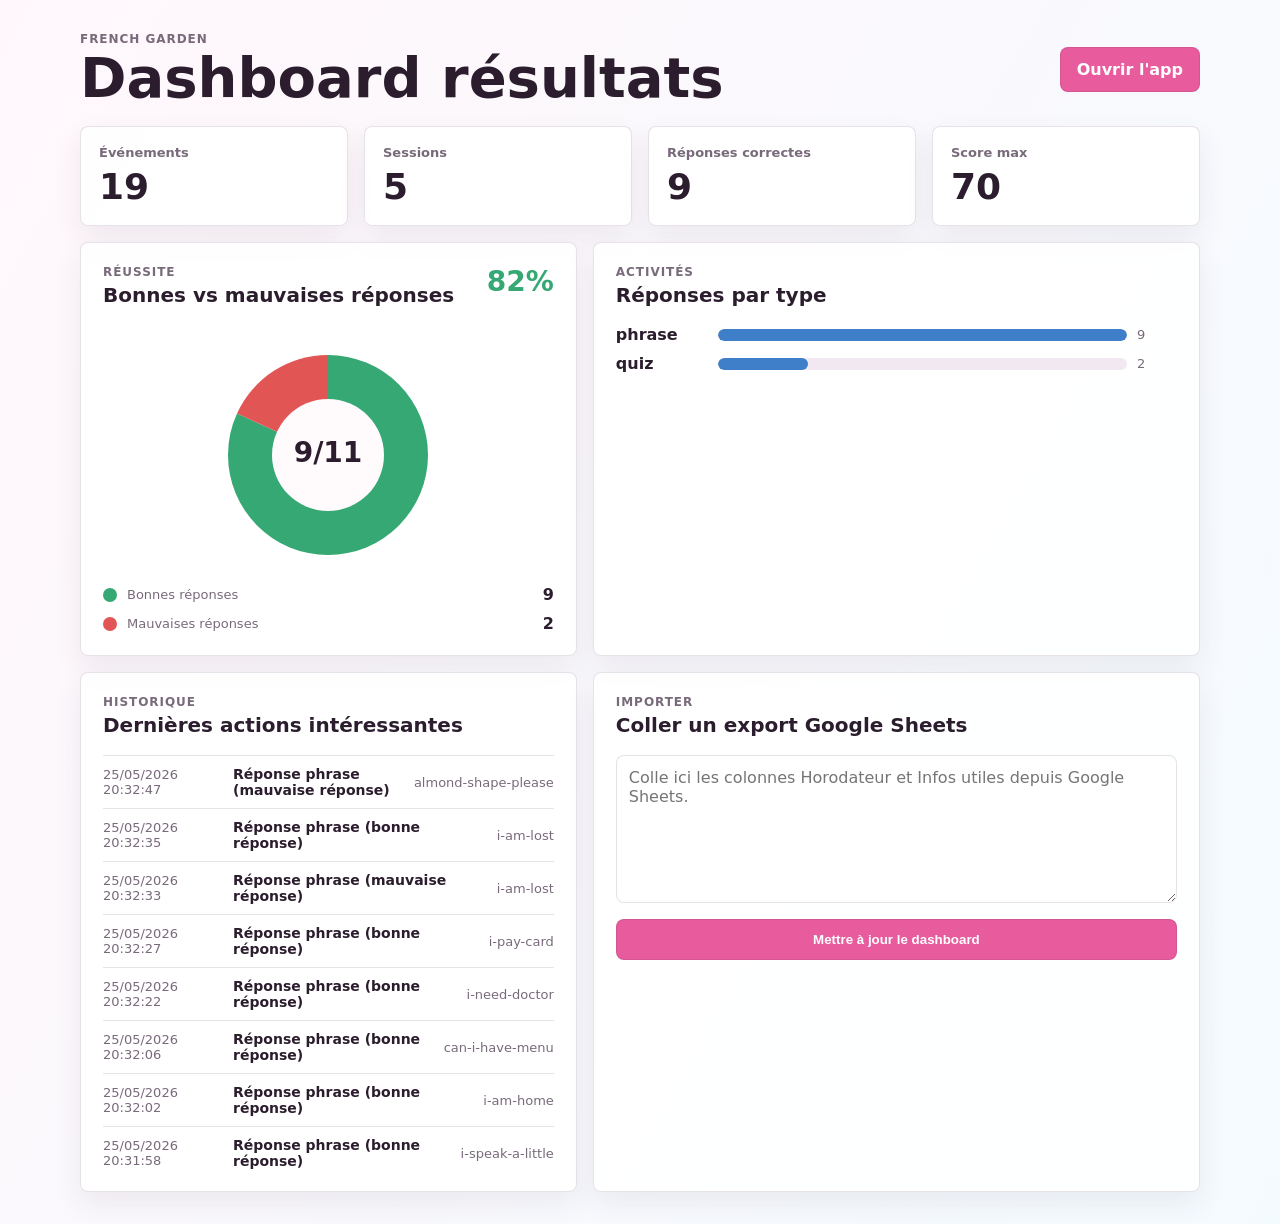
==== dashboard.html @ 36d9014c "Add tracker results dashboard" ====
<!doctype html>
<html lang="fr">
  <head>
    <meta charset="UTF-8" />
    <meta name="viewport" content="width=device-width, initial-scale=1" />
    <title>French Garden Dashboard</title>
    <link rel="stylesheet" href="./dashboard.css?v=20260525-dashboard" />
  </head>
  <body>
    <main class="dashboard-shell">
      <header class="dashboard-header">
        <div>
          <p>French Garden</p>
          <h1>Dashboard résultats</h1>
        </div>
        <a href="./">Ouvrir l'app</a>
      </header>

      <section class="summary-grid" aria-label="Résumé">
        <article>
          <span>Événements</span>
          <strong id="total-events">0</strong>
        </article>
        <article>
          <span>Sessions</span>
          <strong id="total-sessions">0</strong>
        </article>
        <article>
          <span>Réponses correctes</span>
          <strong id="good-answers">0</strong>
        </article>
        <article>
          <span>Score max</span>
          <strong id="max-score">0</strong>
        </article>
      </section>

      <section class="dashboard-grid">
        <article class="panel chart-panel">
          <div class="panel-title">
            <div>
              <p>Réussite</p>
              <h2>Bonnes vs mauvaises réponses</h2>
            </div>
            <strong id="success-rate">0%</strong>
          </div>
          <canvas id="success-chart" width="260" height="260" aria-label="Camembert réussite"></canvas>
          <div id="success-legend" class="legend"></div>
        </article>

        <article class="panel">
          <div class="panel-title">
            <div>
              <p>Activités</p>
              <h2>Réponses par type</h2>
            </div>
          </div>
          <div id="activity-bars" class="bars"></div>
        </article>

        <article class="panel">
          <div class="panel-title">
            <div>
              <p>Historique</p>
              <h2>Dernières actions intéressantes</h2>
            </div>
          </div>
          <div id="recent-list" class="recent-list"></div>
        </article>

        <article class="panel">
          <div class="panel-title">
            <div>
              <p>Importer</p>
              <h2>Coller un export Google Sheets</h2>
            </div>
          </div>
          <textarea id="csv-input" placeholder="Colle ici les colonnes Horodateur et Infos utiles depuis Google Sheets."></textarea>
          <button id="import-csv" type="button">Mettre à jour le dashboard</button>
        </article>
      </section>
    </main>
    <script type="module" src="./dashboard.js?v=20260525-dashboard"></script>
  </body>
</html>
---- dashboard.css ----
:root {
  color-scheme: light;
  --bg: #fffafc;
  --panel: #ffffff;
  --text: #2b1d2d;
  --muted: #796a7b;
  --line: rgba(88, 52, 90, 0.14);
  --pink: #e85b9d;
  --green: #35a874;
  --red: #e25555;
  --blue: #3f7fc9;
  --yellow: #d79a2b;
}

* {
  box-sizing: border-box;
}

body {
  margin: 0;
  min-height: 100vh;
  background: linear-gradient(120deg, #fff7fb, #f4fbff);
  color: var(--text);
  font-family: Inter, ui-sans-serif, system-ui, -apple-system, BlinkMacSystemFont, "Segoe UI", sans-serif;
}

.dashboard-shell {
  width: min(1120px, calc(100% - 32px));
  margin: 0 auto;
  padding: 32px 0;
}

.dashboard-header,
.summary-grid,
.dashboard-grid {
  display: grid;
  gap: 16px;
}

.dashboard-header {
  grid-template-columns: 1fr auto;
  align-items: center;
  margin-bottom: 20px;
}

.dashboard-header p,
.panel-title p {
  margin: 0 0 4px;
  color: var(--muted);
  font-size: 12px;
  font-weight: 800;
  letter-spacing: 0.08em;
  text-transform: uppercase;
}

h1,
h2 {
  margin: 0;
  letter-spacing: 0;
}

h1 {
  font-size: clamp(32px, 6vw, 56px);
  line-height: 1;
}

h2 {
  font-size: 20px;
}

.dashboard-header a,
button {
  border: 1px solid var(--line);
  border-radius: 8px;
  background: var(--pink);
  color: white;
  cursor: pointer;
  font-weight: 800;
  padding: 12px 16px;
  text-decoration: none;
}

.summary-grid {
  grid-template-columns: repeat(4, minmax(0, 1fr));
  margin-bottom: 16px;
}

.summary-grid article,
.panel {
  border: 1px solid var(--line);
  border-radius: 8px;
  background: rgba(255, 255, 255, 0.88);
  box-shadow: 0 12px 28px rgba(71, 49, 75, 0.08);
}

.summary-grid article {
  padding: 18px;
}

.summary-grid span {
  color: var(--muted);
  display: block;
  font-size: 13px;
  font-weight: 800;
}

.summary-grid strong {
  display: block;
  font-size: 36px;
  margin-top: 6px;
}

.dashboard-grid {
  grid-template-columns: minmax(320px, 0.9fr) minmax(0, 1.1fr);
}

.panel {
  padding: 22px;
}

.panel-title {
  align-items: start;
  display: flex;
  gap: 16px;
  justify-content: space-between;
  margin-bottom: 18px;
}

.panel-title > strong {
  color: var(--green);
  font-size: 28px;
}

.chart-panel {
  display: grid;
  justify-items: center;
}

.chart-panel .panel-title {
  justify-self: stretch;
}

.legend,
.bars,
.recent-list {
  display: grid;
  gap: 10px;
  width: 100%;
}

.legend-row,
.bar-row,
.recent-item {
  align-items: center;
  display: grid;
  gap: 10px;
}

.legend-row {
  grid-template-columns: 14px 1fr auto;
}

.dot {
  border-radius: 999px;
  height: 14px;
  width: 14px;
}

.bar-row {
  grid-template-columns: 92px 1fr 40px;
}

.bar-track {
  background: #f1e8f2;
  border-radius: 999px;
  height: 12px;
  overflow: hidden;
}

.bar-fill {
  background: var(--blue);
  border-radius: inherit;
  height: 100%;
}

.recent-item {
  border-top: 1px solid var(--line);
  grid-template-columns: 120px 1fr auto;
  padding-top: 10px;
}

.recent-item strong {
  font-size: 14px;
}

.recent-item span,
.recent-item em,
.bar-row span,
.legend-row span {
  color: var(--muted);
  font-size: 13px;
  font-style: normal;
}

textarea {
  border: 1px solid var(--line);
  border-radius: 8px;
  color: var(--text);
  font: inherit;
  min-height: 148px;
  padding: 12px;
  resize: vertical;
  width: 100%;
}

#import-csv {
  margin-top: 12px;
  width: 100%;
}

@media (max-width: 780px) {
  .dashboard-header,
  .summary-grid,
  .dashboard-grid {
    grid-template-columns: 1fr;
  }

  .recent-item {
    grid-template-columns: 1fr;
  }
}
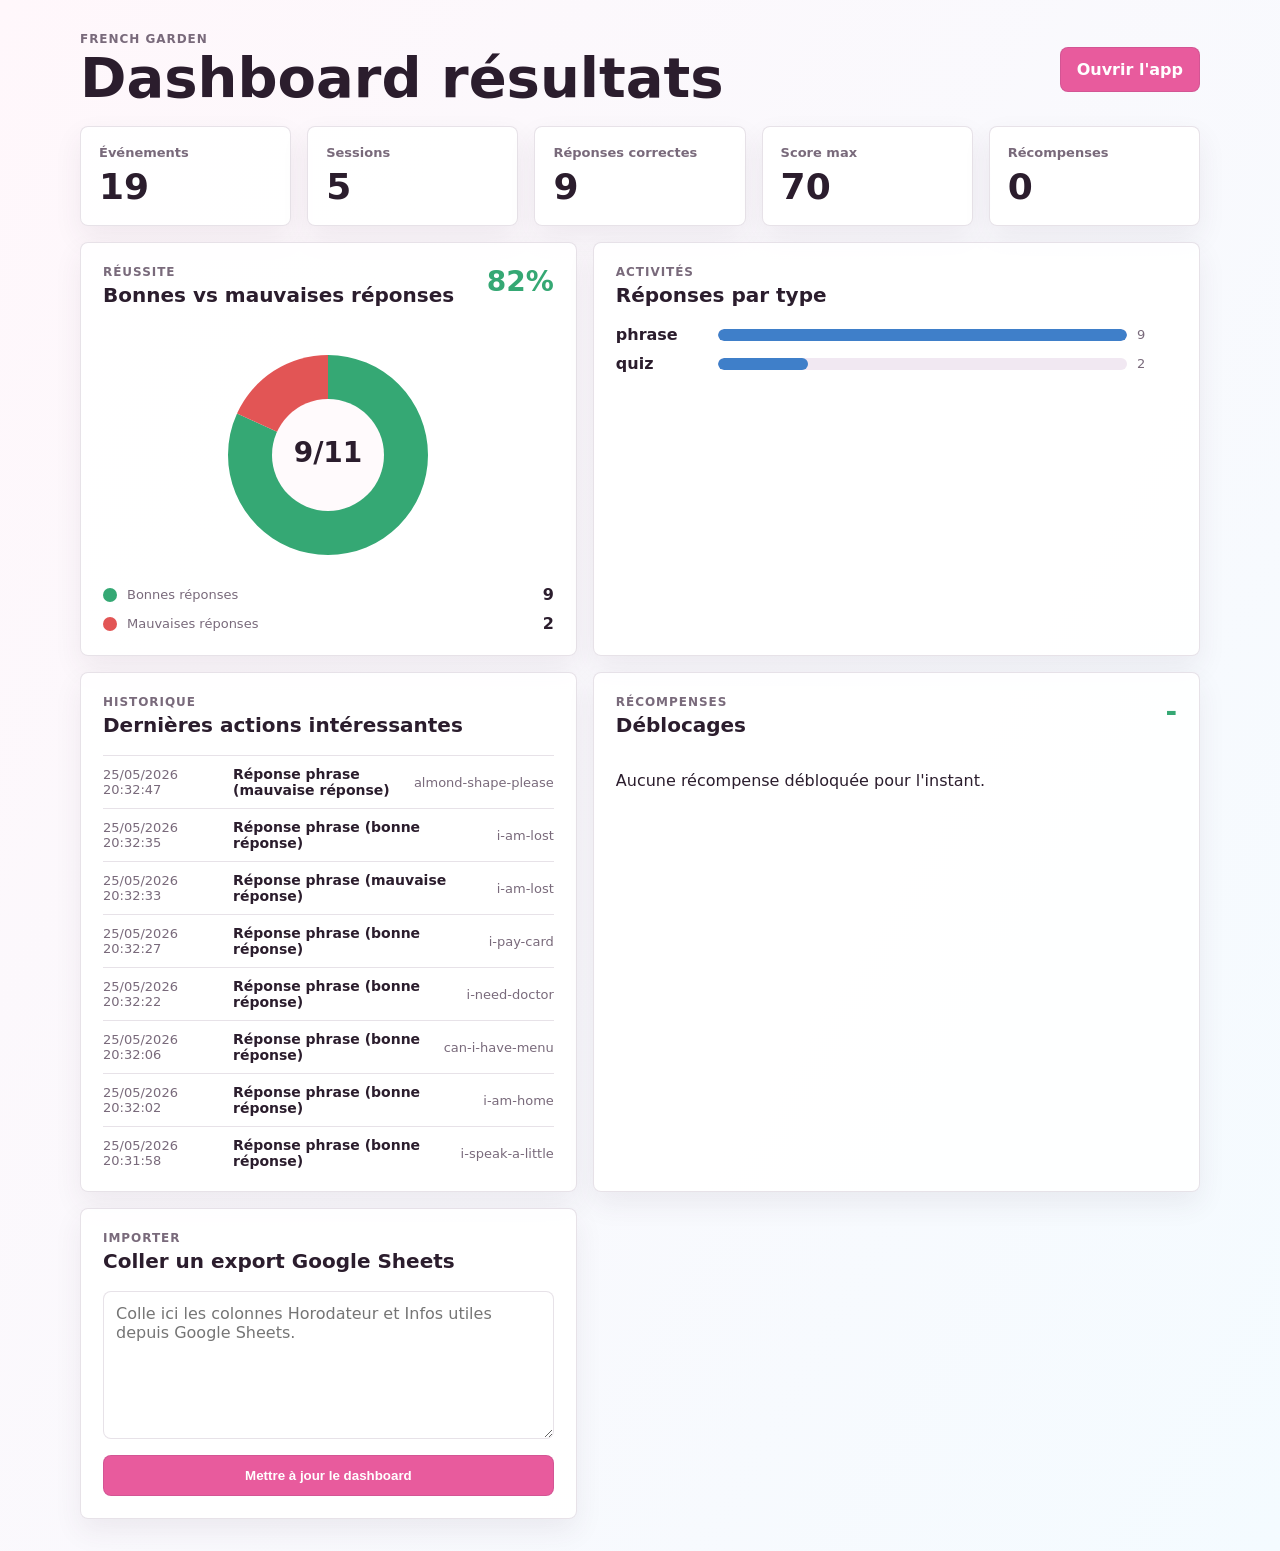
==== commit 83da60fa: "Show rewards on tracker dashboard" ====
--- a/dashboard.html
+++ b/dashboard.html
@@ -32,6 +32,10 @@
         <article>
           <span>Score max</span>
           <strong id="max-score">0</strong>
+        </article>
+        <article>
+          <span>Récompenses</span>
+          <strong id="total-rewards">0</strong>
         </article>
       </section>
 
@@ -71,6 +75,17 @@
         <article class="panel">
           <div class="panel-title">
             <div>
+              <p>Récompenses</p>
+              <h2>Déblocages</h2>
+            </div>
+            <strong id="latest-reward">-</strong>
+          </div>
+          <div id="reward-list" class="reward-list"></div>
+        </article>
+
+        <article class="panel">
+          <div class="panel-title">
+            <div>
               <p>Importer</p>
               <h2>Coller un export Google Sheets</h2>
             </div>
--- a/dashboard.css
+++ b/dashboard.css
@@ -81,7 +81,7 @@
 }
 
 .summary-grid {
-  grid-template-columns: repeat(4, minmax(0, 1fr));
+  grid-template-columns: repeat(5, minmax(0, 1fr));
   margin-bottom: 16px;
 }
 
@@ -142,7 +142,8 @@
 
 .legend,
 .bars,
-.recent-list {
+.recent-list,
+.reward-list {
   display: grid;
   gap: 10px;
   width: 100%;
@@ -150,7 +151,8 @@
 
 .legend-row,
 .bar-row,
-.recent-item {
+.recent-item,
+.reward-item {
   align-items: center;
   display: grid;
   gap: 10px;
@@ -183,18 +185,22 @@
   height: 100%;
 }
 
-.recent-item {
+.recent-item,
+.reward-item {
   border-top: 1px solid var(--line);
   grid-template-columns: 120px 1fr auto;
   padding-top: 10px;
 }
 
-.recent-item strong {
+.recent-item strong,
+.reward-item strong {
   font-size: 14px;
 }
 
 .recent-item span,
 .recent-item em,
+.reward-item span,
+.reward-item em,
 .bar-row span,
 .legend-row span {
   color: var(--muted);
@@ -218,14 +224,24 @@
   width: 100%;
 }
 
-@media (max-width: 780px) {
+@media (max-width: 900px) {
   .dashboard-header,
-  .summary-grid,
   .dashboard-grid {
     grid-template-columns: 1fr;
   }
 
-  .recent-item {
+  .summary-grid {
+    grid-template-columns: repeat(2, minmax(0, 1fr));
+  }
+
+  .recent-item,
+  .reward-item {
     grid-template-columns: 1fr;
   }
 }
+
+@media (max-width: 560px) {
+  .summary-grid {
+    grid-template-columns: 1fr;
+  }
+}
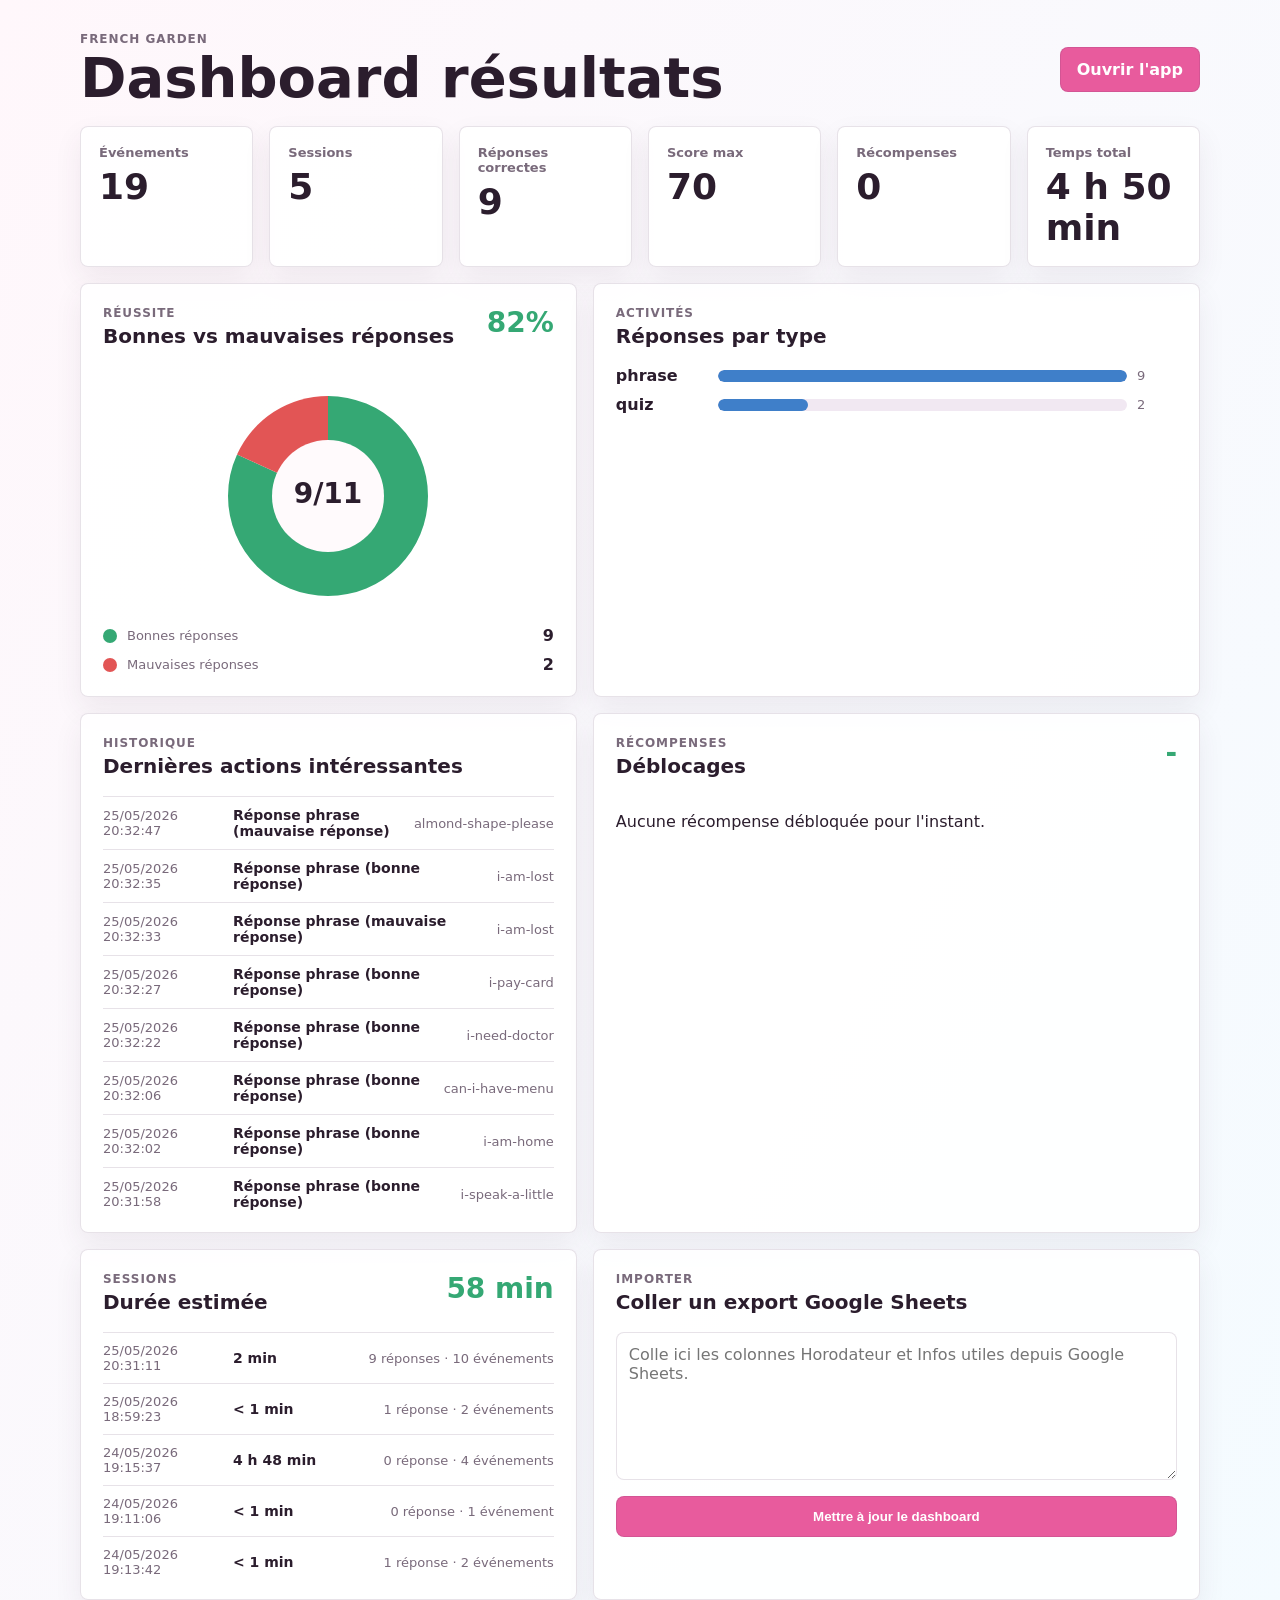
==== commit eb4fa1cd: "Show session durations on dashboard" ====
--- a/dashboard.html
+++ b/dashboard.html
@@ -4,7 +4,7 @@
     <meta charset="UTF-8" />
     <meta name="viewport" content="width=device-width, initial-scale=1" />
     <title>French Garden Dashboard</title>
-    <link rel="stylesheet" href="./dashboard.css?v=20260525-dashboard" />
+    <link rel="stylesheet" href="./dashboard.css?v=20260525-sessions" />
   </head>
   <body>
     <main class="dashboard-shell">
@@ -36,6 +36,10 @@
         <article>
           <span>Récompenses</span>
           <strong id="total-rewards">0</strong>
+        </article>
+        <article>
+          <span>Temps total</span>
+          <strong id="total-session-time">0 min</strong>
         </article>
       </section>
 
@@ -86,6 +90,17 @@
         <article class="panel">
           <div class="panel-title">
             <div>
+              <p>Sessions</p>
+              <h2>Durée estimée</h2>
+            </div>
+            <strong id="average-session-time">0 min</strong>
+          </div>
+          <div id="session-duration-list" class="session-duration-list"></div>
+        </article>
+
+        <article class="panel">
+          <div class="panel-title">
+            <div>
               <p>Importer</p>
               <h2>Coller un export Google Sheets</h2>
             </div>
@@ -95,6 +110,6 @@
         </article>
       </section>
     </main>
-    <script type="module" src="./dashboard.js?v=20260525-dashboard"></script>
+    <script type="module" src="./dashboard.js?v=20260525-sessions"></script>
   </body>
 </html>
--- a/dashboard.css
+++ b/dashboard.css
@@ -81,7 +81,7 @@
 }
 
 .summary-grid {
-  grid-template-columns: repeat(5, minmax(0, 1fr));
+  grid-template-columns: repeat(6, minmax(0, 1fr));
   margin-bottom: 16px;
 }
 
@@ -143,7 +143,8 @@
 .legend,
 .bars,
 .recent-list,
-.reward-list {
+.reward-list,
+.session-duration-list {
   display: grid;
   gap: 10px;
   width: 100%;
@@ -152,7 +153,8 @@
 .legend-row,
 .bar-row,
 .recent-item,
-.reward-item {
+.reward-item,
+.session-duration-item {
   align-items: center;
   display: grid;
   gap: 10px;
@@ -186,14 +188,16 @@
 }
 
 .recent-item,
-.reward-item {
+.reward-item,
+.session-duration-item {
   border-top: 1px solid var(--line);
   grid-template-columns: 120px 1fr auto;
   padding-top: 10px;
 }
 
 .recent-item strong,
-.reward-item strong {
+.reward-item strong,
+.session-duration-item strong {
   font-size: 14px;
 }
 
@@ -201,6 +205,8 @@
 .recent-item em,
 .reward-item span,
 .reward-item em,
+.session-duration-item span,
+.session-duration-item em,
 .bar-row span,
 .legend-row span {
   color: var(--muted);
@@ -235,7 +241,8 @@
   }
 
   .recent-item,
-  .reward-item {
+  .reward-item,
+  .session-duration-item {
     grid-template-columns: 1fr;
   }
 }
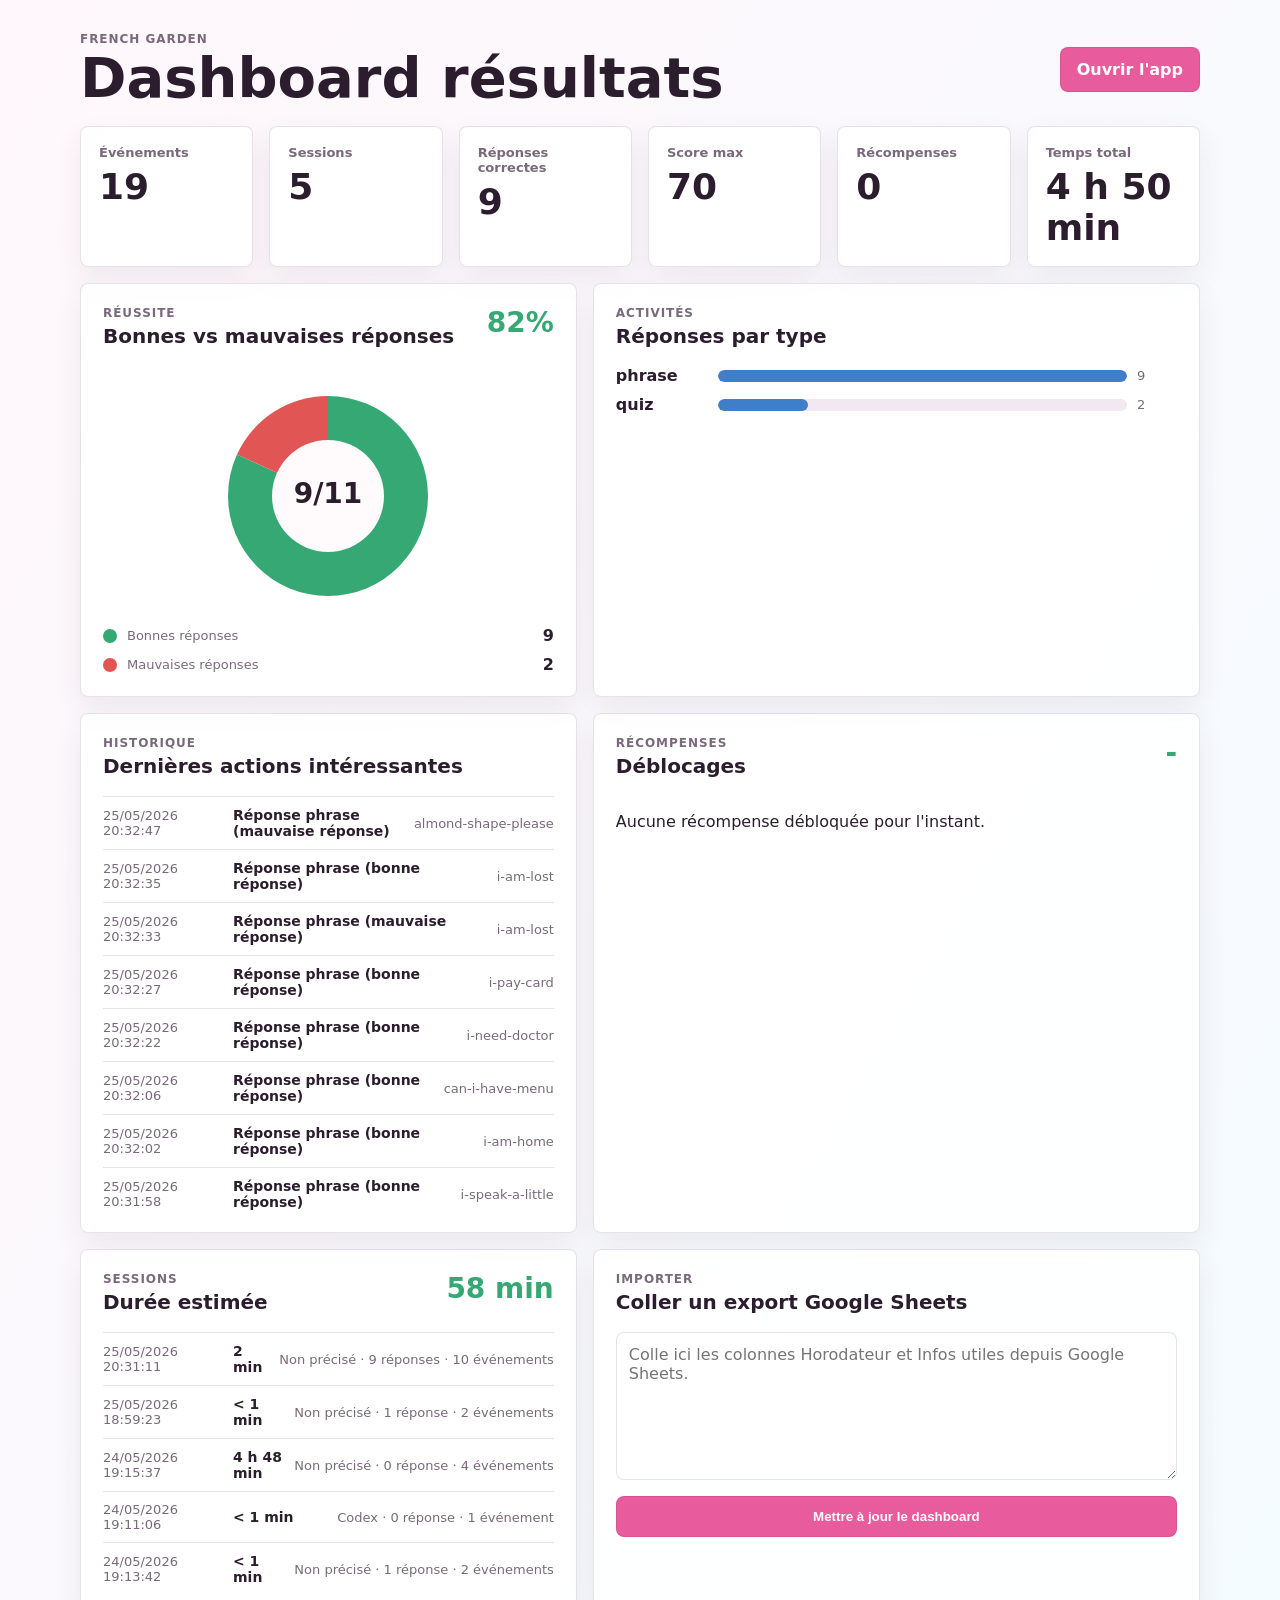
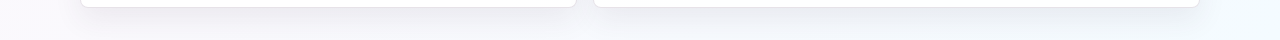
==== commit b2f46fc3: "Label dashboard sessions by source" ====
--- a/dashboard.html
+++ b/dashboard.html
@@ -4,7 +4,7 @@
     <meta charset="UTF-8" />
     <meta name="viewport" content="width=device-width, initial-scale=1" />
     <title>French Garden Dashboard</title>
-    <link rel="stylesheet" href="./dashboard.css?v=20260525-sessions" />
+    <link rel="stylesheet" href="./dashboard.css?v=20260525-source" />
   </head>
   <body>
     <main class="dashboard-shell">
@@ -110,6 +110,6 @@
         </article>
       </section>
     </main>
-    <script type="module" src="./dashboard.js?v=20260525-sessions"></script>
+    <script type="module" src="./dashboard.js?v=20260525-source"></script>
   </body>
 </html>
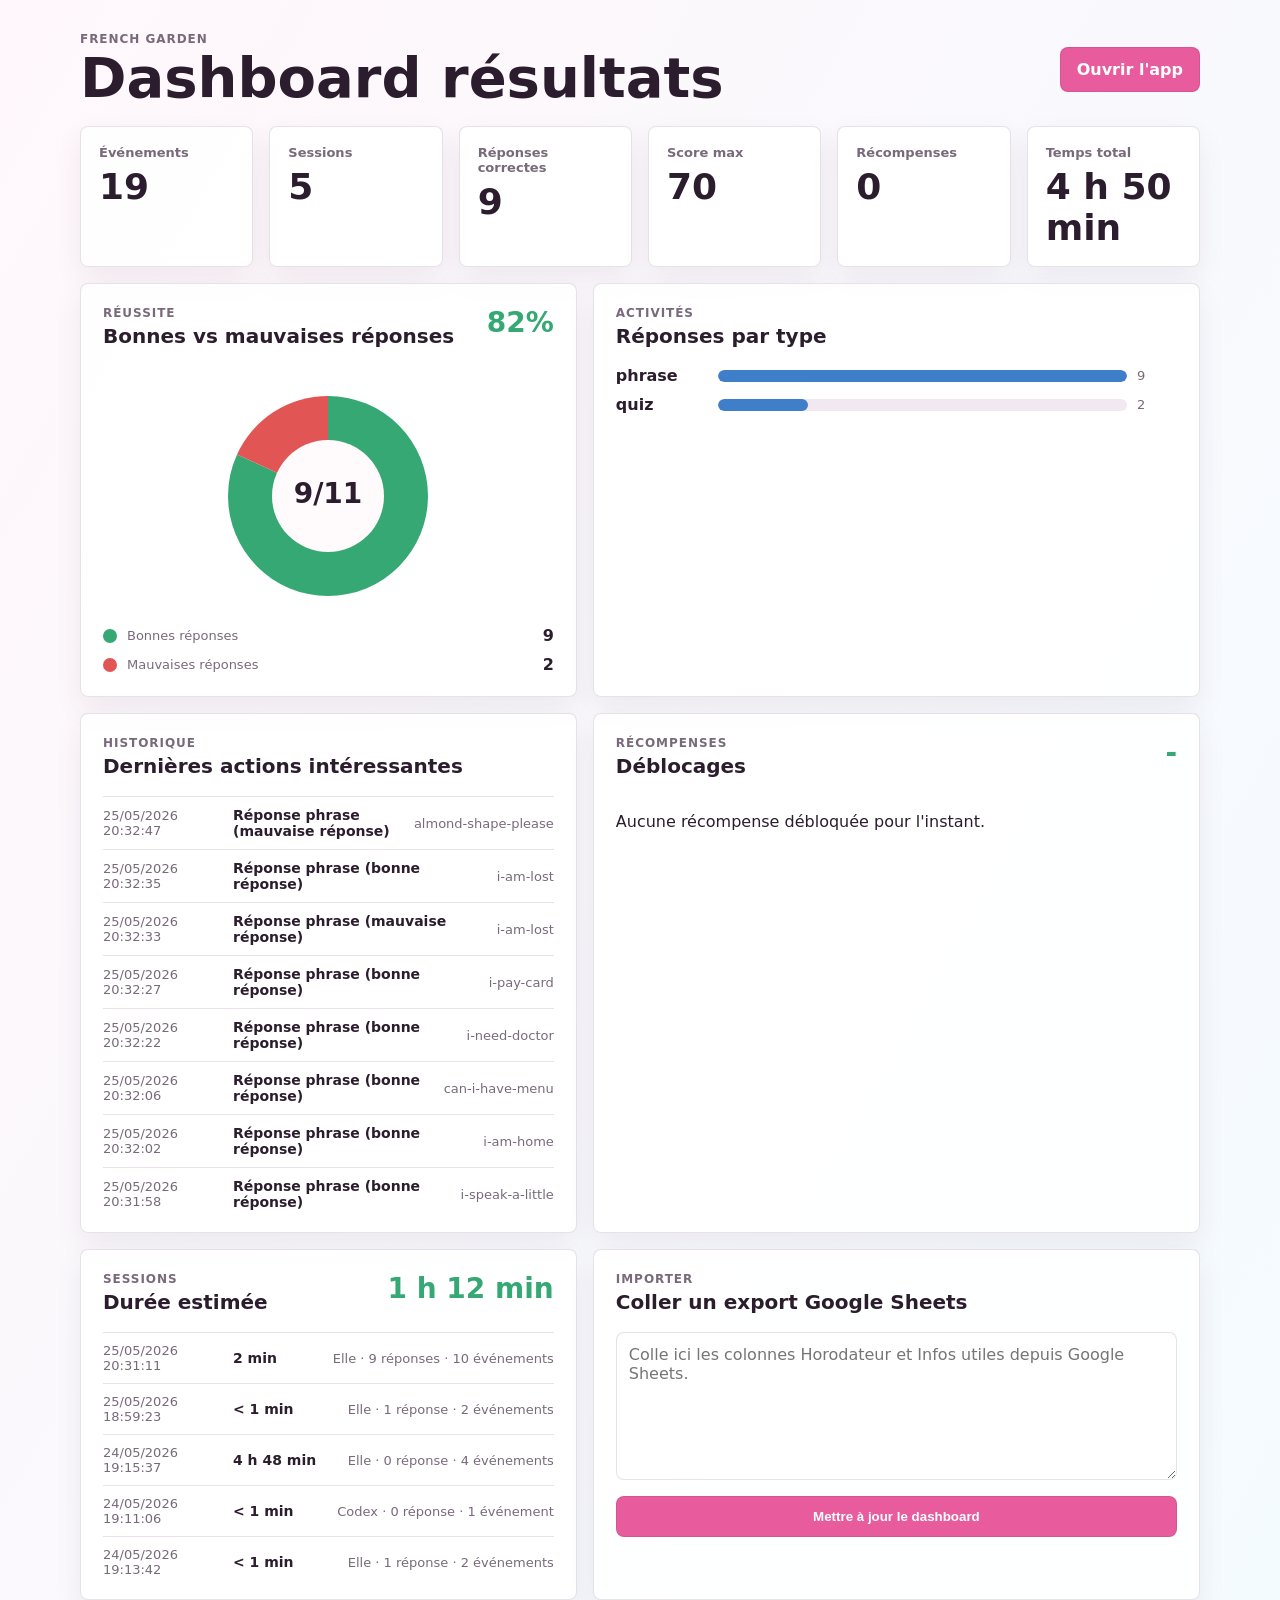
==== commit abb9d79f: "Add hidden Codex tracking toggle" ====
--- a/dashboard.html
+++ b/dashboard.html
@@ -4,7 +4,7 @@
     <meta charset="UTF-8" />
     <meta name="viewport" content="width=device-width, initial-scale=1" />
     <title>French Garden Dashboard</title>
-    <link rel="stylesheet" href="./dashboard.css?v=20260525-source" />
+    <link rel="stylesheet" href="./dashboard.css?v=20260525-test-toggle" />
   </head>
   <body>
     <main class="dashboard-shell">
@@ -110,6 +110,6 @@
         </article>
       </section>
     </main>
-    <script type="module" src="./dashboard.js?v=20260525-source"></script>
+    <script type="module" src="./dashboard.js?v=20260525-test-toggle"></script>
   </body>
 </html>
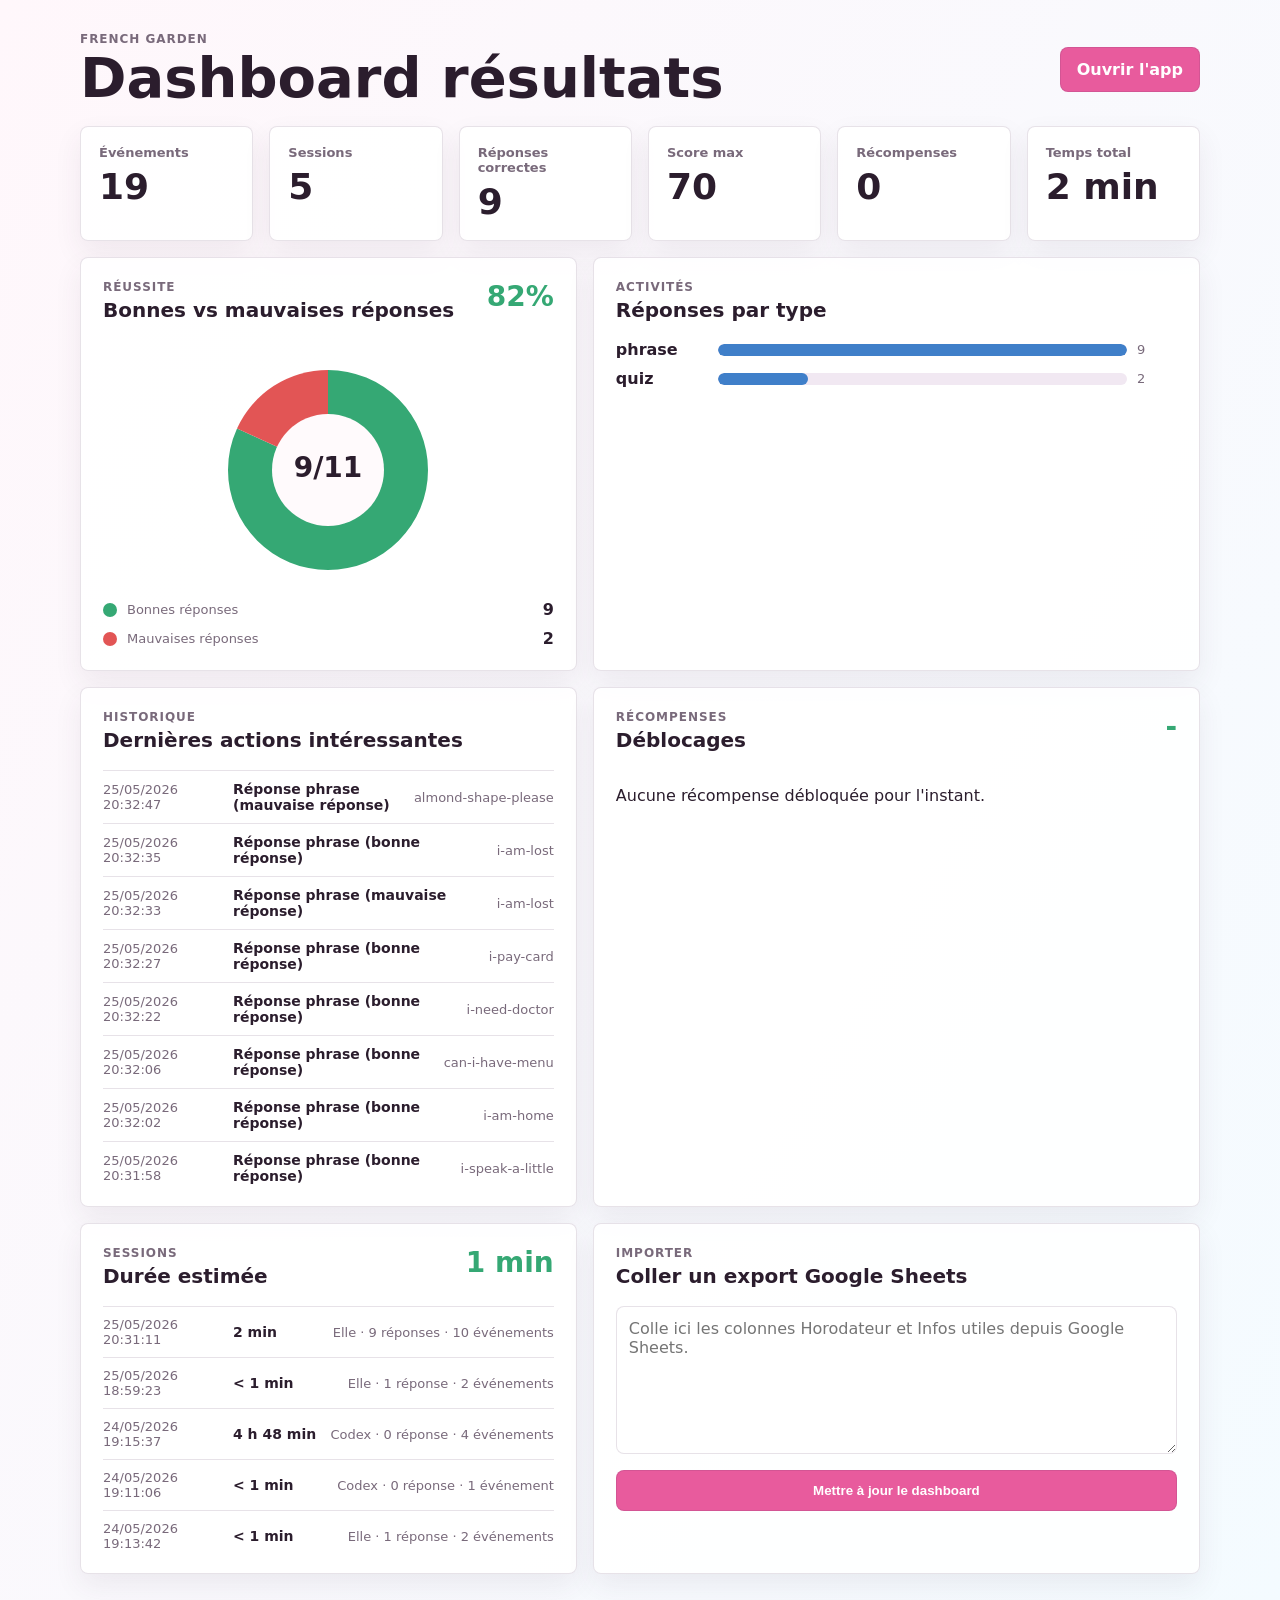
==== commit 88e6cdc9: "Reset learner dashboard time total" ====
--- a/dashboard.html
+++ b/dashboard.html
@@ -4,7 +4,7 @@
     <meta charset="UTF-8" />
     <meta name="viewport" content="width=device-width, initial-scale=1" />
     <title>French Garden Dashboard</title>
-    <link rel="stylesheet" href="./dashboard.css?v=20260525-test-toggle" />
+    <link rel="stylesheet" href="./dashboard.css?v=20260525-time-reset" />
   </head>
   <body>
     <main class="dashboard-shell">
@@ -110,6 +110,6 @@
         </article>
       </section>
     </main>
-    <script type="module" src="./dashboard.js?v=20260525-test-toggle"></script>
+    <script type="module" src="./dashboard.js?v=20260525-time-reset"></script>
   </body>
 </html>
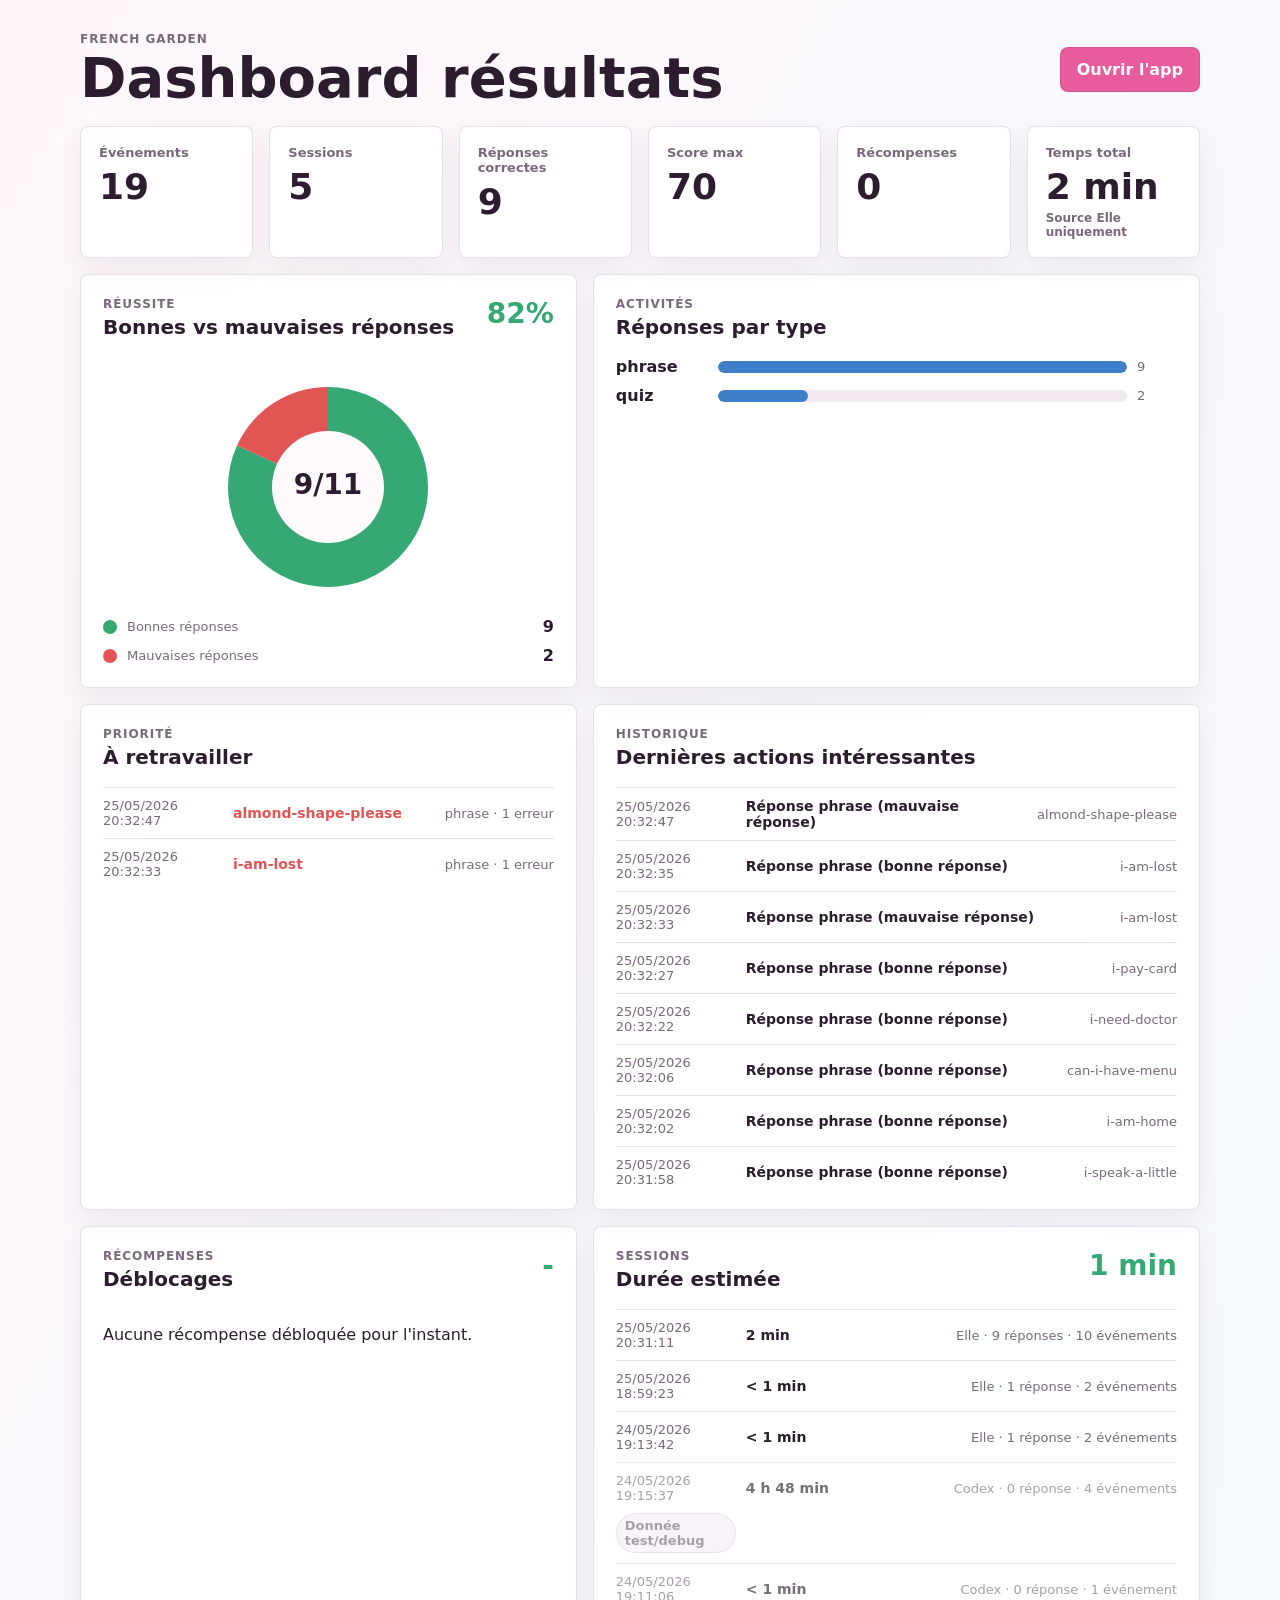
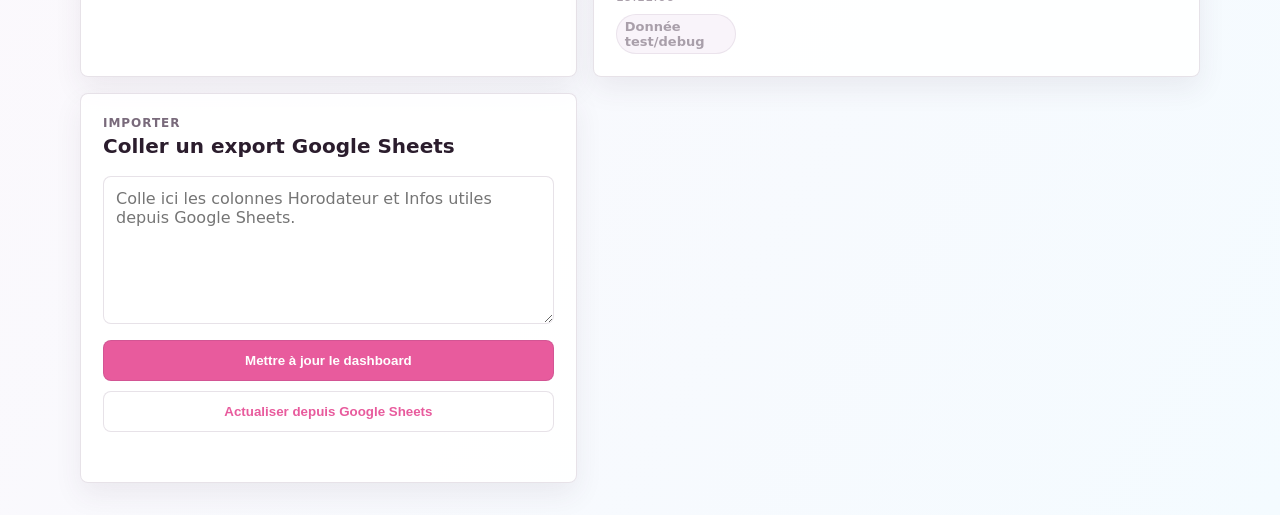
==== commit 1a91e603: "Add daily practice session" ====
--- a/dashboard.html
+++ b/dashboard.html
@@ -40,6 +40,7 @@
         <article>
           <span>Temps total</span>
           <strong id="total-session-time">0 min</strong>
+          <em>Source Elle uniquement</em>
         </article>
       </section>
 
@@ -64,6 +65,16 @@
             </div>
           </div>
           <div id="activity-bars" class="bars"></div>
+        </article>
+
+        <article class="panel">
+          <div class="panel-title">
+            <div>
+              <p>Priorité</p>
+              <h2>À retravailler</h2>
+            </div>
+          </div>
+          <div id="review-priority-list" class="review-priority-list"></div>
         </article>
 
         <article class="panel">
@@ -106,10 +117,15 @@
             </div>
           </div>
           <textarea id="csv-input" placeholder="Colle ici les colonnes Horodateur et Infos utiles depuis Google Sheets."></textarea>
-          <button id="import-csv" type="button">Mettre à jour le dashboard</button>
+          <div class="import-actions">
+            <button id="import-csv" type="button">Mettre à jour le dashboard</button>
+            <button id="refresh-csv" class="secondary-action" type="button">Actualiser depuis Google Sheets</button>
+          </div>
+          <p id="import-status" class="import-status" role="status" aria-live="polite"></p>
         </article>
       </section>
     </main>
-    <script type="module" src="./dashboard.js?v=20260525-time-reset"></script>
+    <script src="./dashboard-data.js?v=20260525-time-reset"></script>
+    <script src="./dashboard.js?v=20260525-time-reset"></script>
   </body>
 </html>
--- a/dashboard.css
+++ b/dashboard.css
@@ -110,6 +110,15 @@
   margin-top: 6px;
 }
 
+.summary-grid em {
+  color: var(--muted);
+  display: block;
+  font-size: 12px;
+  font-style: normal;
+  font-weight: 700;
+  margin-top: 4px;
+}
+
 .dashboard-grid {
   grid-template-columns: minmax(320px, 0.9fr) minmax(0, 1.1fr);
 }
@@ -144,6 +153,7 @@
 .bars,
 .recent-list,
 .reward-list,
+.review-priority-list,
 .session-duration-list {
   display: grid;
   gap: 10px;
@@ -154,6 +164,7 @@
 .bar-row,
 .recent-item,
 .reward-item,
+.review-priority-item,
 .session-duration-item {
   align-items: center;
   display: grid;
@@ -189,6 +200,7 @@
 
 .recent-item,
 .reward-item,
+.review-priority-item,
 .session-duration-item {
   border-top: 1px solid var(--line);
   grid-template-columns: 120px 1fr auto;
@@ -197,6 +209,7 @@
 
 .recent-item strong,
 .reward-item strong,
+.review-priority-item strong,
 .session-duration-item strong {
   font-size: 14px;
 }
@@ -205,13 +218,34 @@
 .recent-item em,
 .reward-item span,
 .reward-item em,
+.review-priority-item span,
+.review-priority-item em,
 .session-duration-item span,
 .session-duration-item em,
+.session-duration-item small,
 .bar-row span,
 .legend-row span {
   color: var(--muted);
   font-size: 13px;
   font-style: normal;
+}
+
+.review-priority-item strong {
+  color: var(--red);
+}
+
+.session-duration-item small {
+  background: #f7eff8;
+  border: 1px solid var(--line);
+  border-radius: 999px;
+  display: inline-flex;
+  font-weight: 800;
+  justify-self: end;
+  padding: 4px 8px;
+}
+
+.session-duration-item.is-debug-source {
+  opacity: 0.64;
 }
 
 textarea {
@@ -225,9 +259,36 @@
   width: 100%;
 }
 
-#import-csv {
+.import-actions {
+  display: grid;
+  gap: 10px;
   margin-top: 12px;
+}
+
+#import-csv,
+#refresh-csv {
   width: 100%;
+}
+
+.secondary-action {
+  background: white;
+  color: var(--pink);
+}
+
+.import-status {
+  color: var(--muted);
+  font-size: 13px;
+  font-weight: 700;
+  margin: 10px 0 0;
+  min-height: 18px;
+}
+
+.import-status[data-tone="success"] {
+  color: var(--green);
+}
+
+.import-status[data-tone="error"] {
+  color: var(--red);
 }
 
 @media (max-width: 900px) {
@@ -242,8 +303,13 @@
 
   .recent-item,
   .reward-item,
+  .review-priority-item,
   .session-duration-item {
     grid-template-columns: 1fr;
+  }
+
+  .session-duration-item small {
+    justify-self: start;
   }
 }
 
